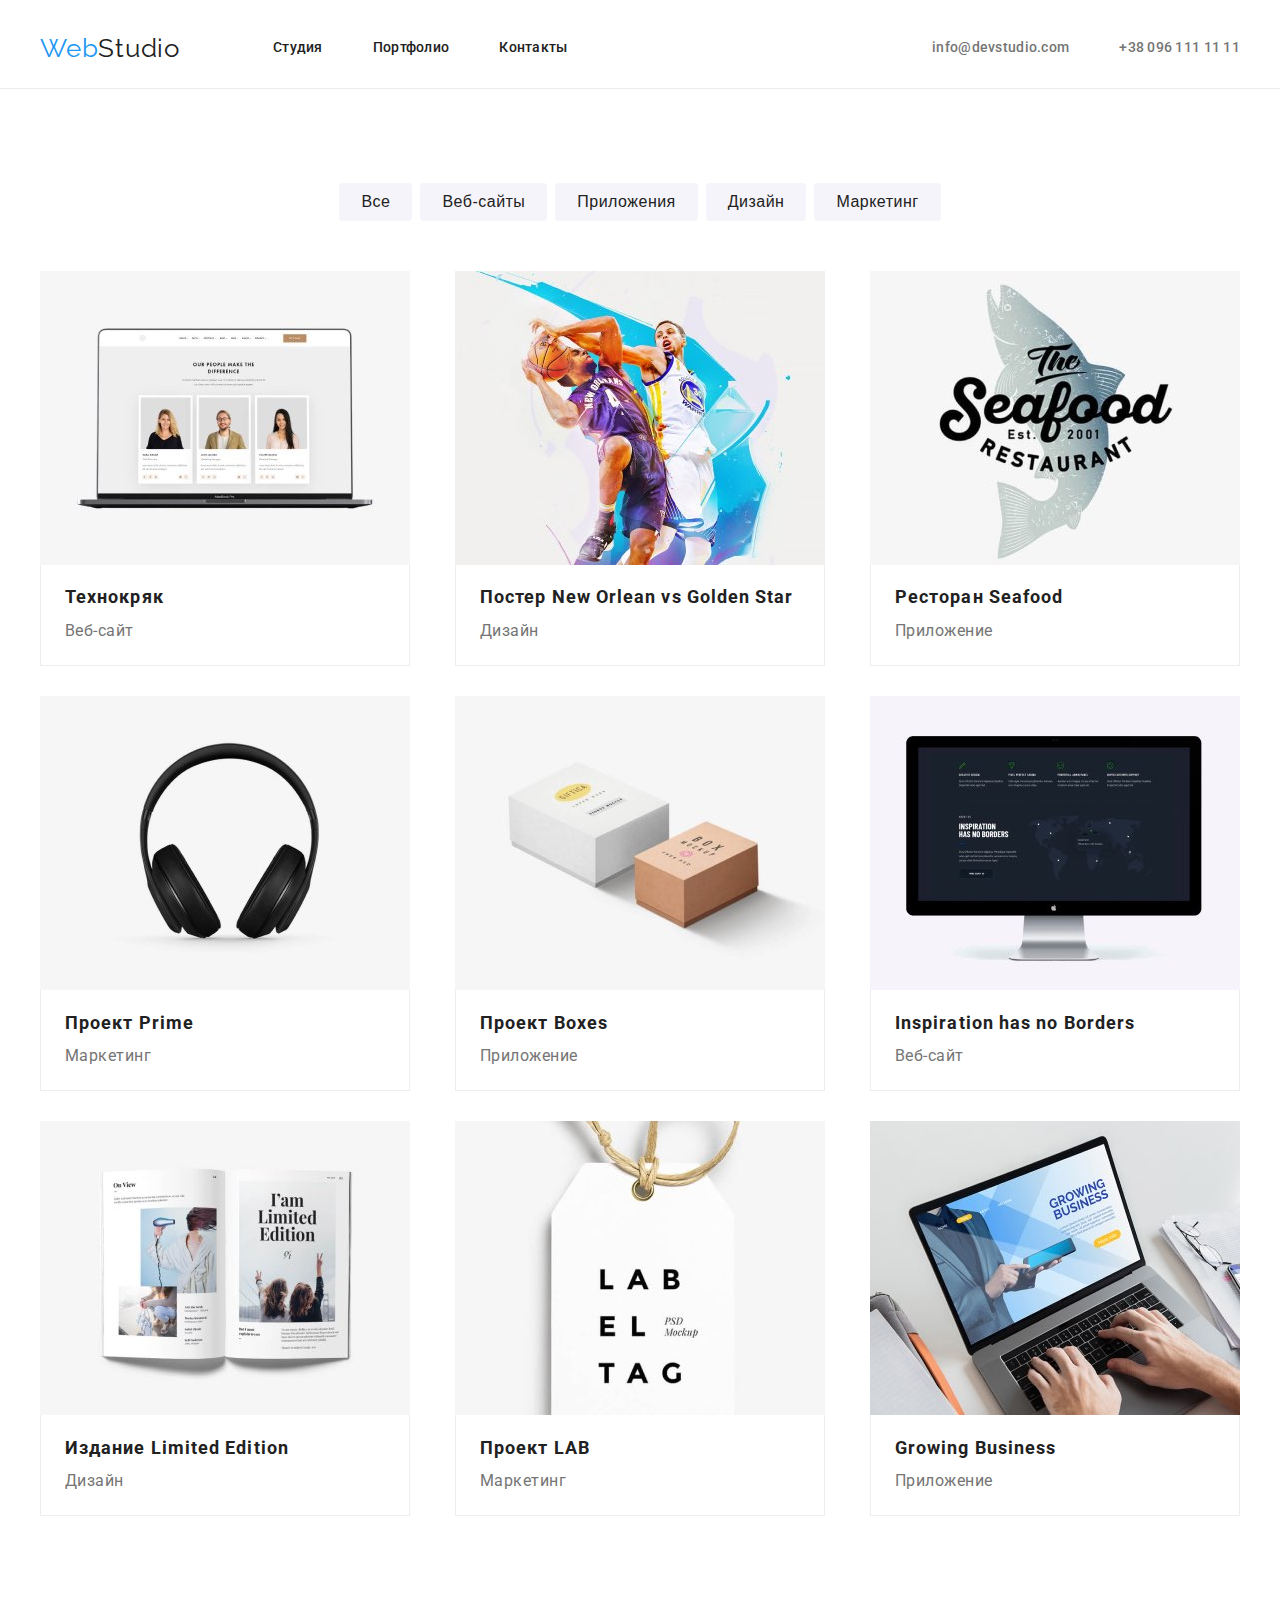
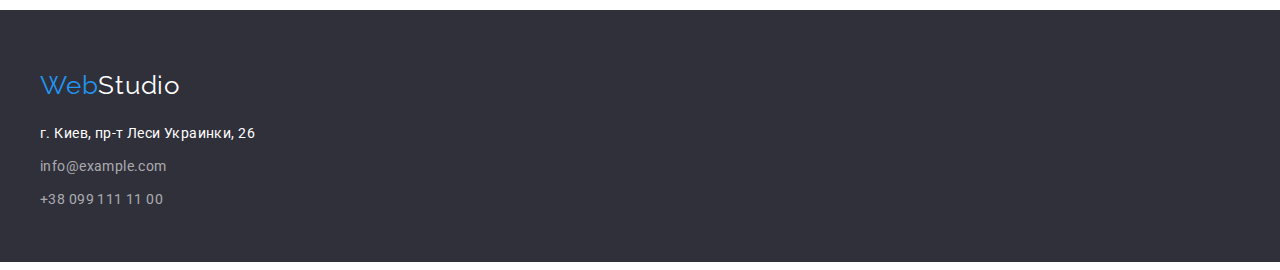
==== portfolio.html @ 11e3fc03 "push" ====
<!DOCTYPE html>
<html lang="ru">

<head>
    <meta charset="UTF-8">
    <meta http-equiv="X-UA-Compatible" content="IE=edge">
    <meta name="viewport" content="width=device-width, initial-scale=1.0">
    <title>Web Studio (Version 2.1)</title>

    <link 
    href="https://fonts.googleapis.com/css2?family=Raleway:wght@700&family=Roboto:wght@400;500;700;900&display=swap"
    rel="stylesheet"
    />
    <link rel="stylesheet" href="https://cdnjs.cloudflare.com/ajax/libs/modern-normalize/1.1.0/modern-normalize.min.css"
    integrity="sha512-wpPYUAdjBVSE4KJnH1VR1HeZfpl1ub8YT/NKx4PuQ5NmX2tKuGu6U/JRp5y+Y8XG2tV+wKQpNHVUX03MfMFn9Q=="
    crossorigin="anonymous" referrerpolicy="no-referrer" />

    <link rel="stylesheet" href="./css/style.css">
</head>

<body>
    <!-- Шапка сайта -->
<header>
    <div class="container main-nav">
        <a href="./index.html" class="logo link"> <span class="logo-web">Web</span><span
                class="logo-studio">Studio</span></a>
        <nav>
            <ul class="site-nav list">
                <li class="item"><a class="link" href="./index.html">Студия</a></li>
                <li class="item"><a class="link" href="./portfolio.html">Портфолио</a></li>
                <li class="item"><a class="link" href="">Контакты</a></li>
            </ul>
        </nav>
        <ul class="contact-nav list">
            <li class="item"><a class="link" href="mailto:info@devstudio.com">info@devstudio.com</a></li>
            <li class="item"><a class="link" href="tel:+380961111111">+38 096 111 11 11</a></li>
        </ul>

    </div>
</header>
    <main>
        <!-- портфолио -->
        <!-- <h1>Портфолио</h1> -->
        <div class="pre-hero-line"></div>
        <div class="container">
            <div class="buttons-portfolio">
                <!-- фильтр кнопок портфолио -->
                <button type="button" class="button-portfolio click">Все</button>
                <button type="button" class="button-portfolio click">Веб-сайты</button>
                <button type="button" class="button-portfolio click">Приложения</button>
                <button type="button" class="button-portfolio click">Дизайн</button>
                <button type="button" class="button-portfolio click">Маркетинг</button>
            </div>  
        <!-- секция примеры портфолио  -->
        <section class="our-portfolio">
                <ul class="portfolio-list">
                    <li class="portfolio-element">
                        <a href="#" class="link">
                            <img src="./images/technokr.jpg" alt="Технокряк" width="370" height="294" />
                        </a>
                        <div class="portfolio-info">
                            <h2 class="portfolio-title">Технокряк</h2>
                            <p class="portfolio-example">Веб-сайт</p>
                        </div>
                    </li>
                    <li class="portfolio-element">
                        <a href="#" class="link">
                        <img src="./images/poster.jpg" alt="Постер New Orlean vs Golden Star" width="370" height="294" />
                        </a>
                        <div class="portfolio-info">
                            <h2 class="portfolio-title">Постер New Orlean vs Golden Star</h2>
                            <p class="portfolio-example">Дизайн</p>
                        </div>
                    </li>
                    <li class="portfolio-element">
                        <a href="#" class="link">
                            <img src="./images/restoran.jpg" alt="Ресторан Seafood" width="370" height="294" />
                        </a>
                        <div class="portfolio-info">
                            <h2 class="portfolio-title">Ресторан Seafood</h2>
                            <p class="portfolio-example"> Приложение</p>
                        
                    </li>
                    <li class="portfolio-element">
                        <a href="#" class="link">
                            <img src="./images/proekt-prime.jpg" alt="Проект Prime" width="370" height="294" />
                        </a>
                        <div class="portfolio-info">
                            <h2 class="portfolio-title">Проект Prime</h2>
                            <p class="portfolio-example">Маркетинг</p>
                        </div>
                    </li>
                    <li class="portfolio-element">
                        <a href="#" class="link">
                            <img src="./images/proekt-boxes.jpg" alt="Проект Boxes" width="370" height="294" />
                        </a>
                        <div class="portfolio-info">
                            <h2 class="portfolio-title">Проект Boxes</h2>
                            <p class="portfolio-example">Приложение</p>
                        </div>
                    </li>
                    <li class="portfolio-element">
                        <a href="#" class="link">
                            <img src="./images/inspiration.jpg" alt="Inspiration has no Borders" width="370" height="294" />
                        </a>
                        <div class="portfolio-info">
                            <h2 class="portfolio-title">Inspiration has no Borders</h2>
                            <p class="portfolio-example">Веб-сайт</p>
                        </div>
                    </li>
                    <li class="portfolio-element">
                        <a href="#" class="link">
                            <img src="./images/izdanie.jpg" alt="Издание Limited Edition" width="370" height="294" />
                        </a>
                        <div class="portfolio-info">
                            <h2 class="portfolio-title">Издание Limited Edition</h2>
                            <p class="portfolio-example">Дизайн</p>
                        </div>
                    </li>
                    <li class="portfolio-element">
                        <a href="#" class="link">
                            <img src="./images/proekt-lab.jpg" alt="Проект LAB" width="370" height="294" />
                        </a>
                        <div class="portfolio-info">
                            <h2 class="portfolio-title">Проект LAB</h2>
                            <p class="portfolio-example">Маркетинг</p>
                        </div>
                    </li>
                    <li class="portfolio-element">
                        <a href="#" class="link">
                        <img src="./images/growing-business.jpg" alt="Growing Business" width="370" height="294" />
                        </a>
                        <div class="portfolio-info">
                            <h2 class="portfolio-title">Growing Business</h2>
                            <p class="portfolio-example">Приложение</p>
                        </div>
                    </li>
                </ul>
            </div>
        </section>
    </main>

<footer class="footer-section">
    <!-- секция контакты -->
    <div class="container">
        <a href="./index.html" class="logo link"> <span class="logo-web">Web</span><span
                class="logo-studio-foot">Studio</span>
            <address class="adress">
                <a href="https://goo.gl/maps/mDuxBQLY7Kdxs8NY9" class="contact-foot-adress link">г. Киев, пр-т Леси
                    Украинки, 26</a><br>
                <a href="mailto:info@example.com" class="contact-foot link">info@example.com</a><br>
                <a href="tel:+380991111100" class="contact-foot link">+38 099 111 11 00</a>
            </address>
    </div>
</footer>
    
    </body>
    
    </html>
---- css/style.css ----
:root {
  --primary-text-color: #757575;
  --secondary-text-color: #212121;
  --accent-color: #2196f3;
  --as-main-button-color: rgba(33, 150, 243, 1);
  --primary-bg-color: #ffffff;
  --button-hover-text: rgba(255, 255, 255, 1);
}

body {
  color: var(--primary-text-color);
  background-color: var(--primary-bg-color);
  font-family: Roboto, VHelvetica Neue, sans-serif;

  font-size: 14px;
  line-height: 1.71;
  letter-spacing: 0.03em;

  margin-left: auto;
  margin-right: auto;
}

/* gen settings */
a {
  text-decoration: none;
  padding: 0;
}

.ul {
  padding: 0;
  margin: 0;
  list-style: none;
}

h1,
h2,
h3,
h4,
h5,
h6 {
  padding: 0;
  margin: 0;
}

/* nav container */
.container {
  width: 1200px;
  margin-left: auto;
  margin-right: auto;
  padding-left: 15px;
  padding-right: 15px;
  /* outline: 0.5px solid tomato; */
}

/* nav */

.main-nav {
  display: flex;
  align-items: center;
}

/* logo */

.logo {
  font-family: Raleway, sans-serif;
  font-weight: 400;
  font-size: 26px;
  line-height: 1.19;
  letter-spacing: 0.03em;
}
.logo-web {
  color: var(--accent-color);
}

.logo-studio {
  color: #212121;
}

.logo-studio-foot {
  color: white;
}

/* end logo */

.site-nav {
  display: flex;
  margin-left: 93px;
  list-style: none;
  padding-left: 0;
  margin-top: 0;
  margin-bottom: 0;
}

.site-nav .item + .item {
  margin-left: 50px;
}

.site-nav .link {
  display: block;
  padding-top: 32px;
  padding-bottom: 32px;

  color: var(--secondary-text-color);
  font-weight: 500;
  font-size: 14px;
  line-height: 1.14;
  letter-spacing: 0.02em;
}

/* another margin site-nav */

/* .site-nav .item {
  margin-right: 50px;
} */
/* .site-nav .item:last-child {
  margin-right: 0;
} */

/* .site-nav .item:not(:last-child) {
  margin-right: 50px;
} */

.contact-nav {
  display: flex;
  margin-left: auto;
  padding-left: 0;
  margin-top: 0;
  margin-bottom: 0;

  list-style: none;
}

.contact-nav .item + .item {
  margin-left: 50px;
}

.contact-nav .link {
  display: block;
  padding-top: 32px;
  padding-bottom: 32px;

  color: var(--primary-text-color);
  font-weight: 500;
  font-size: 14px;
  line-height: 1.14;
  letter-spacing: 0.02em;
  text-decoration: none;
}

.site-nav .link:hover,
.site-nav .link:focus {
  color: var(--accent-color);
}

.contact-nav .link:hover,
.contact-nav .link:focus {
  color: var(--accent-color);
  text-decoration: none;
}

/* nav end */

/* hero */

.pre-hero-line {
  background-color: rgba(236, 236, 236, 1);
  height: 1px;
}

.hero {
  background-color: #2f303a;
  text-align: center;
}

.hero-title {
  color: rgba(255, 255, 255, 1);
}

.main-headline {
  padding-top: 200px;
  margin: 0 auto;

  font-weight: 900;
  font-size: 44px;
  line-height: 1.36;
  text-align: center;
  letter-spacing: 0.06em;
  text-transform: uppercase;
}

/* button set */
.button-main {
  box-sizing: border-box;
  cursor: pointer;

  background-color: var(--as-main-button-color);
  border: 0 solid var(--as-main-button-color);
  border-radius: 4px;

  /* Font-weight: 700;
  Font size: 16px;
  Line height: 1.8; */

  margin-top: 30px;
  text-align: center;
  letter-spacing: 0.06em;

  padding: 10px 32px;
  margin-bottom: 200px;
}

.color-text-button {
  color: var(--button-hover-text);

  font-family: Roboto;
  font-style: normal;
  font-weight: 700;
  font-size: 16px;
  line-height: 1.8;

  /* padding: 10px 32px; */
}

/* hero end */

/* benefits */

.benefits {
  display: flex;
  justify-content: space-between;
  list-style: none;

  /* height: 200px; */
  margin: 0;
  padding-top: 94px;
  padding-bottom: 94px;
  padding-left: 0;
}

.benefits .benefits-item + .benefits-item {
  margin-left: 30px;
}

.benefits .item {
  width: 270px;
}

.benefits-title {
  color: #212121;

  font-weight: 700;
  font-size: 14px;
  line-height: 1.14;
  letter-spacing: 0.03em;
  text-transform: uppercase;
}

.benefits-describe {
  font-style: normal;
  font-weight: 400;
  font-size: 14px;
  line-height: 1.71;
  letter-spacing: 3%;

  margin-top: 10px;
  margin-bottom: 0;
}

/* benefits end */

/* whatwedo index.html */

/* .whatwedo {
  margin-top: 94px;
} */

.whatwedo-headline {
  color: var(--secondary-text-color);

  font-weight: 700;
  font-size: 36px;
  line-height: 1.16;
  text-align: center;
  letter-spacing: 0.03em;

  padding-bottom: 50px;
}

.whatwedo-list {
  display: flex;
  justify-content: space-between;

  list-style: none;
  margin-top: 0;
  margin-bottom: 0;
  padding-left: 0;
  padding-bottom: 0;
}

.whatwedo-list .item {
  margin-bottom: -10px;
}

.whatwedo-list .item + .item {
  margin-left: 30px;
}

/* our-team index.html */

.our-team {
  background-color: #f5f4fa;
  margin-top: 94px;
}

.our-team-headline {
  display: block;
  color: var(--secondary-text-color);

  font-weight: 700;
  font-size: 36px;
  line-height: 1.16;
  text-align: center;
  letter-spacing: 0.03em;

  padding-top: 94px;
}

.personal {
  display: flex;
  justify-content: space-between;
  list-style: none;

  font-weight: 400;
  font-size: 16px;
  line-height: 1.18;
  letter-spacing: 0.03em;

  padding-left: 0;
  /* margin-top: 50px; */
  margin: 0 0;
  padding-top: 50px;
  padding-bottom: 94px;
}

.personal .item-img {
  margin-bottom: -5px;
}

.personal .team-name + .team-name {
  padding-left: 30px;
}

.our-team-name {
  background-color: var(--button-hover-text);
}

.team-name {
  color: var(--secondary-text-color);
  font-weight: 500;
  font-size: 16px;
  line-height: 1.18;
  text-align: center;
  letter-spacing: 0.03em;

  padding-top: 30px;

  margin: 0 auto;
}

.team-job {
  text-align: center;
  font-family: Roboto;
  font-weight: 400;
  font-size: 16px;
  line-height: 1.18;

  margin: 0 auto;
  padding-top: 10px;
  padding-bottom: 30px;
}

/* end our-team index.html */

/* footer */

.footer-section {
  box-sizing: border-box;
  background-color: #2f303a;
  height: 252px;
  padding-top: 60px;
}

.adress {
  display: block;
  font-family: Roboto;
  font-style: normal;
  font-weight: 400;
  font-size: 14px;
  line-height: 1.71;
  letter-spacing: 0.03em;
}

.contact-foot-adress {
  display: inline-block;
  color: rgba(255, 255, 255, 1);
  margin-top: 20px;
}

.contact-foot {
  display: inline-block;
  color: rgba(255, 255, 255, 0.6);
  margin-top: 9px;
}

/* footer end */

/* .list {
  list-style: none;
} */

.buttons-portfolio {
  display: flex;
  justify-content: center;
  padding-top: 94px;
}

.buttons-portfolio .click + .click {
  margin-left: 8px;
}

.button-portfolio {
  box-sizing: border-box;
  cursor: pointer;

  color: rgba(33, 33, 33, 1);
  background-color: rgba(245, 244, 250, 1);

  font-weight: 500;
  font-size: 16px;
  line-height: 1.6;
  text-align: center;
  letter-spacing: 0.03em;
  border: 0 solid rgba(245, 244, 250, 1);
  border-radius: 4px;

  /* height: 38px;
  width: 130px; */
  margin-bottom: 0;
  padding: 6px 22px;
}

.button-portfolio:hover,
.button-portfolio:focus {
  color: var(--button-hover-text);
  background-color: var(--accent-color);
}

/* end buttons-portfolio portfolio.html  */

/* portfolio-example portfolio.html   */

/* buttons-portfolio portfolio.html  */

/* end portfolio-example portfolio.html */

.portfolio-list {
  display: flex;
  flex-wrap: wrap;
  justify-content: space-between;

  list-style: none;
  padding-left: 0;
  margin-top: 50px;
  margin-bottom: 0;
}

.portfolio-element {
  margin-bottom: 30px;
  margin-right: 30px;
  border: 0;
}

.portfolio-info {
  display: block;
  box-sizing: border-box;
  border-right: 1px solid rgba(238, 238, 238, 1);
  border-left: 1px solid rgba(238, 238, 238, 1);
  border-bottom: 1px solid rgba(238, 238, 238, 1);
  margin-top: -10px;
}

.portfolio-title {
  display: block;
  color: rgba(33, 33, 33, 1);

  font-family: Roboto;
  font-style: 700;
  font-size: 18px;
  /* line-height: 36px; */
  text-align: Left;
  letter-spacing: 0.06em;

  padding-top: 20px;
  margin-left: 24px;
  margin-right: 24px;
}

.portfolio-example {
  font-weight: 400;
  font-size: 16px;
  /* line-height: 30px; */
  color: rgba(117, 117, 117, 1);
  letter-spacing: 0.03em;

  padding-top: 4px;
  padding-bottom: 20px;
  margin: 0 24px;
}

.portfolio-list > li:nth-last-of-type(-n + 3) {
  margin-bottom: 0;
}

.portfolio-list:nth-last-child(-n + 3) {
  padding-bottom: 94px;
}

.portfolio-element:nth-child(3n) {
  margin-right: 0;
}
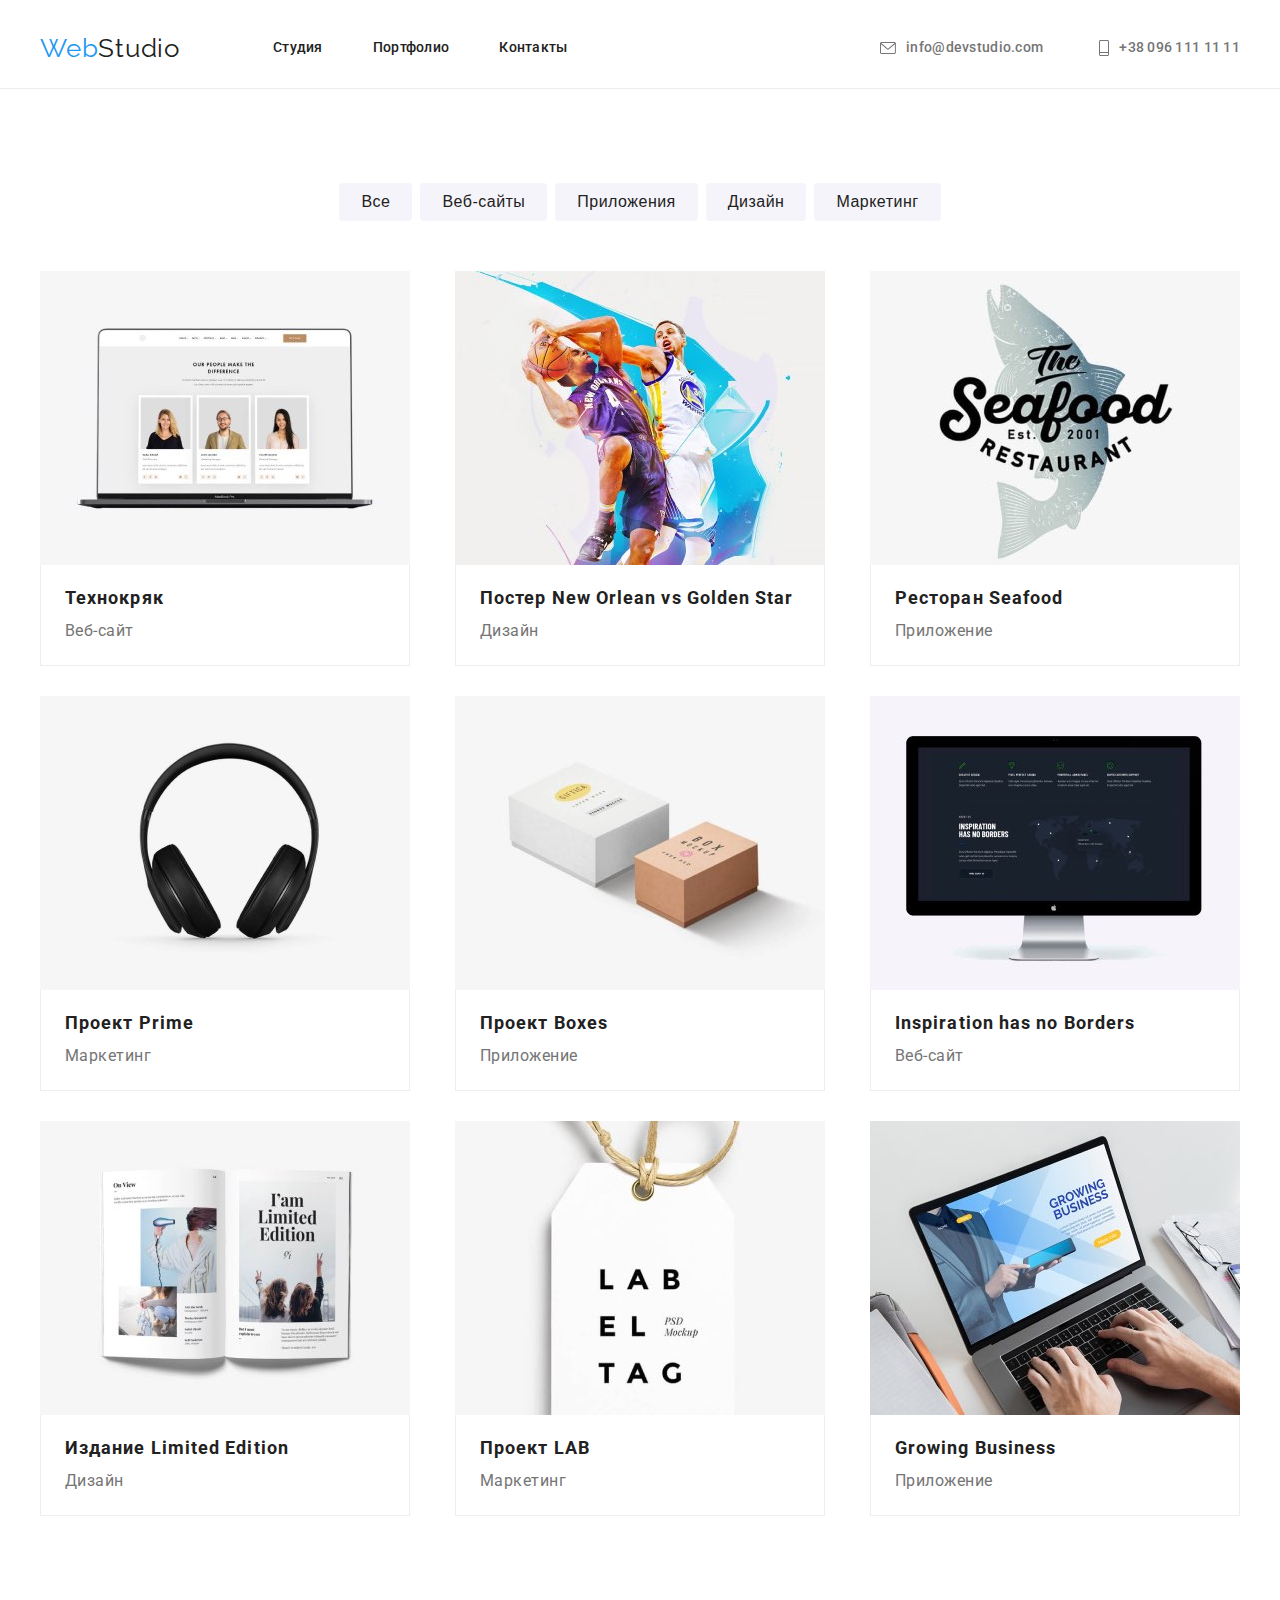
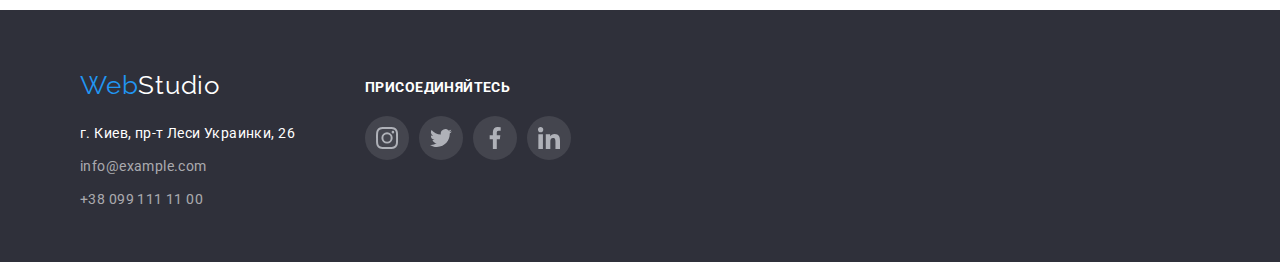
==== commit 525adc8e: "full v2" ====
--- a/portfolio.html
+++ b/portfolio.html
@@ -20,24 +20,37 @@
 
 <body>
     <!-- Шапка сайта -->
-<header>
-    <div class="container main-nav">
-        <a href="./index.html" class="logo link"> <span class="logo-web">Web</span><span
-                class="logo-studio">Studio</span></a>
-        <nav>
-            <ul class="site-nav list">
-                <li class="item"><a class="link" href="./index.html">Студия</a></li>
-                <li class="item"><a class="link" href="./portfolio.html">Портфолио</a></li>
-                <li class="item"><a class="link" href="">Контакты</a></li>
+    <header>
+        <div class="container main-nav">
+            <a href="./index.html" class="logo link"> <span class="logo-web">Web</span><span
+                    class="logo-studio">Studio</span></a>
+            <nav>
+                <ul class="site-nav list">
+                    <li class="item"><a class="link" href="./index.html">Студия</a></li>
+                    <li class="item"><a class="link" href="./portfolio.html">Портфолио</a></li>
+                    <li class="item"><a class="link" href="">Контакты</a></li>
+                </ul>
+            </nav>
+            <ul class="contact-nav list">
+                <li class="item">
+                    <a class="link email-nav" href="mailto:info@devstudio.com">
+                        <svg class="email-pic">
+                            <use href="./images/nav-icon.svg#icon-nav-envelope"></use>
+                        </svg>
+                        info@devstudio.com
+                    </a>
+                </li>
+                <li class="item">
+                    <a class="link tel-nav" href="tel:+380961111111">
+                        <svg class="tel-pic">
+                            <use href="./images/nav-icon.svg#icon-nav-phone"></use>
+                        </svg>
+                        +38 096 111 11 11
+                    </a>
+                </li>
             </ul>
-        </nav>
-        <ul class="contact-nav list">
-            <li class="item"><a class="link" href="mailto:info@devstudio.com">info@devstudio.com</a></li>
-            <li class="item"><a class="link" href="tel:+380961111111">+38 096 111 11 11</a></li>
-        </ul>
-
-    </div>
-</header>
+        </div>
+    </header>
     <main>
         <!-- портфолио -->
         <!-- <h1>Портфолио</h1> -->
@@ -142,15 +155,58 @@
 
 <footer class="footer-section">
     <!-- секция контакты -->
-    <div class="container">
-        <a href="./index.html" class="logo link"> <span class="logo-web">Web</span><span
-                class="logo-studio-foot">Studio</span>
-            <address class="adress">
-                <a href="https://goo.gl/maps/mDuxBQLY7Kdxs8NY9" class="contact-foot-adress link">г. Киев, пр-т Леси
-                    Украинки, 26</a><br>
-                <a href="mailto:info@example.com" class="contact-foot link">info@example.com</a><br>
-                <a href="tel:+380991111100" class="contact-foot link">+38 099 111 11 00</a>
-            </address>
+    <div class="container footer">
+        <ul class="footer-first">
+            <li>
+                <a href="./index.html" class="logo link"> <span class="logo-web">Web</span><span
+                        class="logo-studio-foot">Studio</span>
+                    <address class="adress">
+                        <a href="https://goo.gl/maps/mDuxBQLY7Kdxs8NY9" class="contact-foot-adress link">г. Киев, пр-т
+                            Леси
+                            Украинки, 26</a><br>
+                        <a href="mailto:info@example.com" class="contact-foot link">info@example.com</a><br>
+                        <a href="tel:+380991111100" class="contact-foot link">+38 099 111 11 00</a>
+                    </address>
+                </a>
+            </li>
+        </ul>
+        <ul class="footer-second">
+            <li>
+                <p class="footer-second-title">ПРИСОЕДИНЯЙТЕСЬ</p>
+            </li>
+            <li>
+                <ul class="footer-second-social">
+                    <li class="footer-social">
+                        <a href="#">
+                            <svg class="insta-icon link" viewBox="0 0 200 100">
+                                <use href="./images/social-icons.svg#icon-instagram"></use>
+                            </svg>
+                        </a>
+                    </li>
+                    <li class="footer-social">
+                        <a href="#">
+                            <svg class="twitter-icon link" viewBox="0 0 200 100">
+                                <use href="./images/social-icons.svg#icon-twitter"></use>
+                            </svg>
+                        </a>
+                    </li>
+                    <li class="footer-social">
+                        <a href="#">
+                            <svg class="facebook-icon link" viewBox="0 0 200 100">
+                                <use href="./images/social-icons.svg#icon-facebook"></use>
+                            </svg>
+                        </a>
+                    </li>
+                    <li class="footer-social">
+                        <a href="#">
+                            <svg class="linkedin-icon link" viewBox="0 0 200 100">
+                                <use href="./images/social-icons.svg#icon-linkedin"></use>
+                            </svg>
+                        </a>
+                    </li>
+                </ul>
+            </li>
+        </ul>
     </div>
 </footer>
     
--- a/css/style.css
+++ b/css/style.css
@@ -2,9 +2,10 @@
   --primary-text-color: #757575;
   --secondary-text-color: #212121;
   --accent-color: #2196f3;
-  --as-main-button-color: rgba(33, 150, 243, 1);
+  --as-main-button-color: #2196f3;
   --primary-bg-color: #ffffff;
   --button-hover-text: rgba(255, 255, 255, 1);
+  --social-base-color: #afb1b8;
 }
 
 body {
@@ -49,7 +50,6 @@
   margin-right: auto;
   padding-left: 15px;
   padding-right: 15px;
-  /* outline: 0.5px solid tomato; */
 }
 
 /* nav */
@@ -105,6 +105,11 @@
   font-size: 14px;
   line-height: 1.14;
   letter-spacing: 0.02em;
+}
+
+.site-nav .link:hover,
+.site-nav .link:focus {
+  color: var(--accent-color);
 }
 
 /* another margin site-nav */
@@ -122,6 +127,7 @@
 
 .contact-nav {
   display: flex;
+  align-items: center;
   margin-left: auto;
   padding-left: 0;
   margin-top: 0;
@@ -135,7 +141,9 @@
 }
 
 .contact-nav .link {
-  display: block;
+  /* display: block; */
+  display: flex;
+  align-items: center;
   padding-top: 32px;
   padding-bottom: 32px;
 
@@ -145,17 +153,21 @@
   line-height: 1.14;
   letter-spacing: 0.02em;
   text-decoration: none;
-}
-
-.site-nav .link:hover,
-.site-nav .link:focus {
-  color: var(--accent-color);
+  fill: var(--primary-text-color);
+}
+
+.email-pic,
+.tel-pic {
+  width: 16px;
+  height: 16px;
+  margin-right: 10px;
 }
 
 .contact-nav .link:hover,
 .contact-nav .link:focus {
   color: var(--accent-color);
   text-decoration: none;
+  fill: var(--as-main-button-color);
 }
 
 /* nav end */
@@ -168,8 +180,15 @@
 }
 
 .hero {
+  text-align: center;
   background-color: #2f303a;
-  text-align: center;
+
+  background-image: linear-gradient(
+      to right,
+      rgba(47, 48, 58, 0.4) 0%,
+      rgba(47, 48, 58, 0.4) 100%
+    ),
+    url("../images/Img-hero-hover.jpg");
 }
 
 .hero-title {
@@ -237,7 +256,51 @@
   padding-left: 0;
 }
 
-.benefits .benefits-item + .benefits-item {
+.benefits .item::before {
+  content: "";
+  height: 120px;
+  display: block;
+
+  background-color: rgba(245, 244, 250, 1);
+  background-repeat: no-repeat;
+  background-position: center;
+
+  border-radius: 4px;
+  margin-bottom: 30px;
+}
+
+.aerial::before {
+  background-image: url("../images/benefits/benefits-aerial.svg");
+}
+
+.clock::before {
+  background-image: url("../images/benefits/benefits-clock.svg");
+}
+.diagarm::before {
+  background-image: url("../images/benefits/benefits-diagram.svg");
+}
+
+.astronaut::before {
+  background-image: url("../images/benefits/benefits-astronaut.svg");
+}
+
+/* .benefits .item:nth-child(1)::before {
+  background-image: url("../images/benefits/benefits-aerial.svg");
+}
+
+.benefits .item:nth-child(2)::before {
+  background-image: url("../images/benefits/benefits-clock.svg");
+}
+
+.benefits .item:nth-child(3)::before {
+  background-image: url("../images/benefits/benefits-diagram.svg");
+}
+
+.benefits .item:nth-child(4)::before {
+  background-image: url("../images/benefits/benefits-astronaut.svg");
+} */
+
+.benefits .item + .item {
   margin-left: 30px;
 }
 
@@ -342,6 +405,12 @@
   padding-bottom: 94px;
 }
 
+.personal-card {
+  box-shadow: 0px 1px 3px rgba(0, 0, 0, 0.12), 0px 1px 1px rgba(0, 0, 0, 0.14),
+    0px 2px 1px rgba(0, 0, 0, 0.2);
+  border-radius: 0px 0px 4px 4px;
+}
+
 .personal .item-img {
   margin-bottom: -5px;
 }
@@ -352,6 +421,7 @@
 
 .our-team-name {
   background-color: var(--button-hover-text);
+  border-radius: 0px 0px 4px 4px;
 }
 
 .team-name {
@@ -376,10 +446,117 @@
 
   margin: 0 auto;
   padding-top: 10px;
-  padding-bottom: 30px;
+  padding-bottom: 16px;
+}
+
+.personal-social {
+  display: flex;
+  justify-content: space-between;
+  margin: 0;
+  padding: 0;
+  list-style: none;
+}
+
+.personal-social .link {
+  height: 44px;
+  width: 44px;
+  fill: var(--social-base-color);
+  border-radius: 50%;
+  padding: 0;
+  margin-bottom: 30px;
+  background-position: center;
+}
+
+.personal-social .link:hover,
+.personal-social .link:focus {
+  fill: #ffffff;
+  background-color: var(--as-main-button-color);
+}
+
+/* .personal-social .link {
+  margin-bottom: 30px;
+  background-position: center;
+} */
+
+.social + .social {
+  margin-left: 10px;
+}
+
+.social:first-child {
+  margin-left: 32px;
+}
+
+.social:last-child {
+  margin-right: 32px;
 }
 
 /* end our-team index.html */
+
+/* --start-- regular-customer */
+
+.customer-headline {
+  color: var(--secondary-text-color);
+  font-style: normal;
+  font-weight: 700;
+  font-size: 36px;
+  line-height: 1.17;
+  text-align: center;
+  letter-spacing: 0.03em;
+
+  padding-top: 94px;
+}
+
+.customer-list {
+  display: flex;
+  justify-content: space-between;
+
+  padding-top: 50px;
+  padding-bottom: 94px;
+  margin: 0 auto;
+  padding-left: 0;
+  list-style: none;
+}
+
+.customer-list .item {
+  display: inline-block;
+  width: 170px;
+  height: 92px;
+
+  border: 1px solid #afb1b8;
+  border-radius: 4px;
+  object-fit: cover;
+}
+
+.customer-list .client {
+  width: 106px;
+  height: 60px;
+  position: absolute;
+}
+
+.customer-list .item + .item {
+  margin-left: 30px;
+}
+
+.customer-list .item {
+  padding: 16px 32px;
+}
+
+.client {
+  fill: var(--social-base-color);
+  border-color: var(--social-base-color);
+}
+
+.client:hover,
+.client:active {
+  fill: var(--as-main-button-color);
+}
+
+.customer-list .item:hover,
+.customer-list .item:active {
+  border: 1px solid var(--as-main-button-color);
+}
+
+/* --end-- regular-customer */
 
 /* footer */
 
@@ -388,6 +565,11 @@
   background-color: #2f303a;
   height: 252px;
   padding-top: 60px;
+}
+
+.footer {
+  display: flex;
+  justify-content: flex-start;
 }
 
 .adress {
@@ -412,6 +594,58 @@
   margin-top: 9px;
 }
 
+.footer-first {
+  list-style: none;
+  margin: 0;
+}
+
+.footer-second {
+  padding-left: 70px;
+  padding-top: 10px;
+  list-style: none;
+  margin: 0;
+}
+
+.footer-second-title {
+  color: #ffffff;
+
+  font-style: normal;
+  font-weight: 700;
+  font-size: 14px;
+  line-height: 1.14;
+  letter-spacing: 0.03em;
+  text-transform: uppercase;
+
+  padding: 0;
+  margin: 0;
+}
+
+.footer-second-social {
+  display: flex;
+  justify-content: space-between;
+  list-style: none;
+  padding-top: 20px;
+  padding-left: 0;
+}
+
+.footer-social + .footer-social {
+  padding-left: 10px;
+}
+
+.footer-social .link {
+  background-color: rgba(255, 255, 255, 0.1);
+  height: 44px;
+  width: 44px;
+  fill: var(--social-base-color);
+  border-radius: 50%;
+}
+
+.footer-social .link:hover,
+.footer-social .link:focus {
+  fill: #ffffff;
+  background-color: var(--as-main-button-color);
+}
+
 /* footer end */
 
 /* .list {
@@ -453,6 +687,9 @@
 .button-portfolio:focus {
   color: var(--button-hover-text);
   background-color: var(--accent-color);
+
+  box-shadow: 0 2px 2px 0 rgba(0, 0, 0, 0.12), 0 1px 2px 0 rgba(0, 0, 0, 0.08),
+    0 3px 1px 0 rgba(0, 0, 0, 0.1);
 }
 
 /* end buttons-portfolio portfolio.html  */
@@ -478,6 +715,12 @@
   margin-bottom: 30px;
   margin-right: 30px;
   border: 0;
+}
+
+.portfolio-element:hover,
+.portfolio-element:focus {
+  box-shadow: 1px 4px 6px 0 rgba(0, 0, 0, 0.16), 0 4px 4px 0 rgba(0, 0, 0, 0.06),
+    0 1px 1px 0 rgba(0, 0, 0, 0.12);
 }
 
 .portfolio-info {
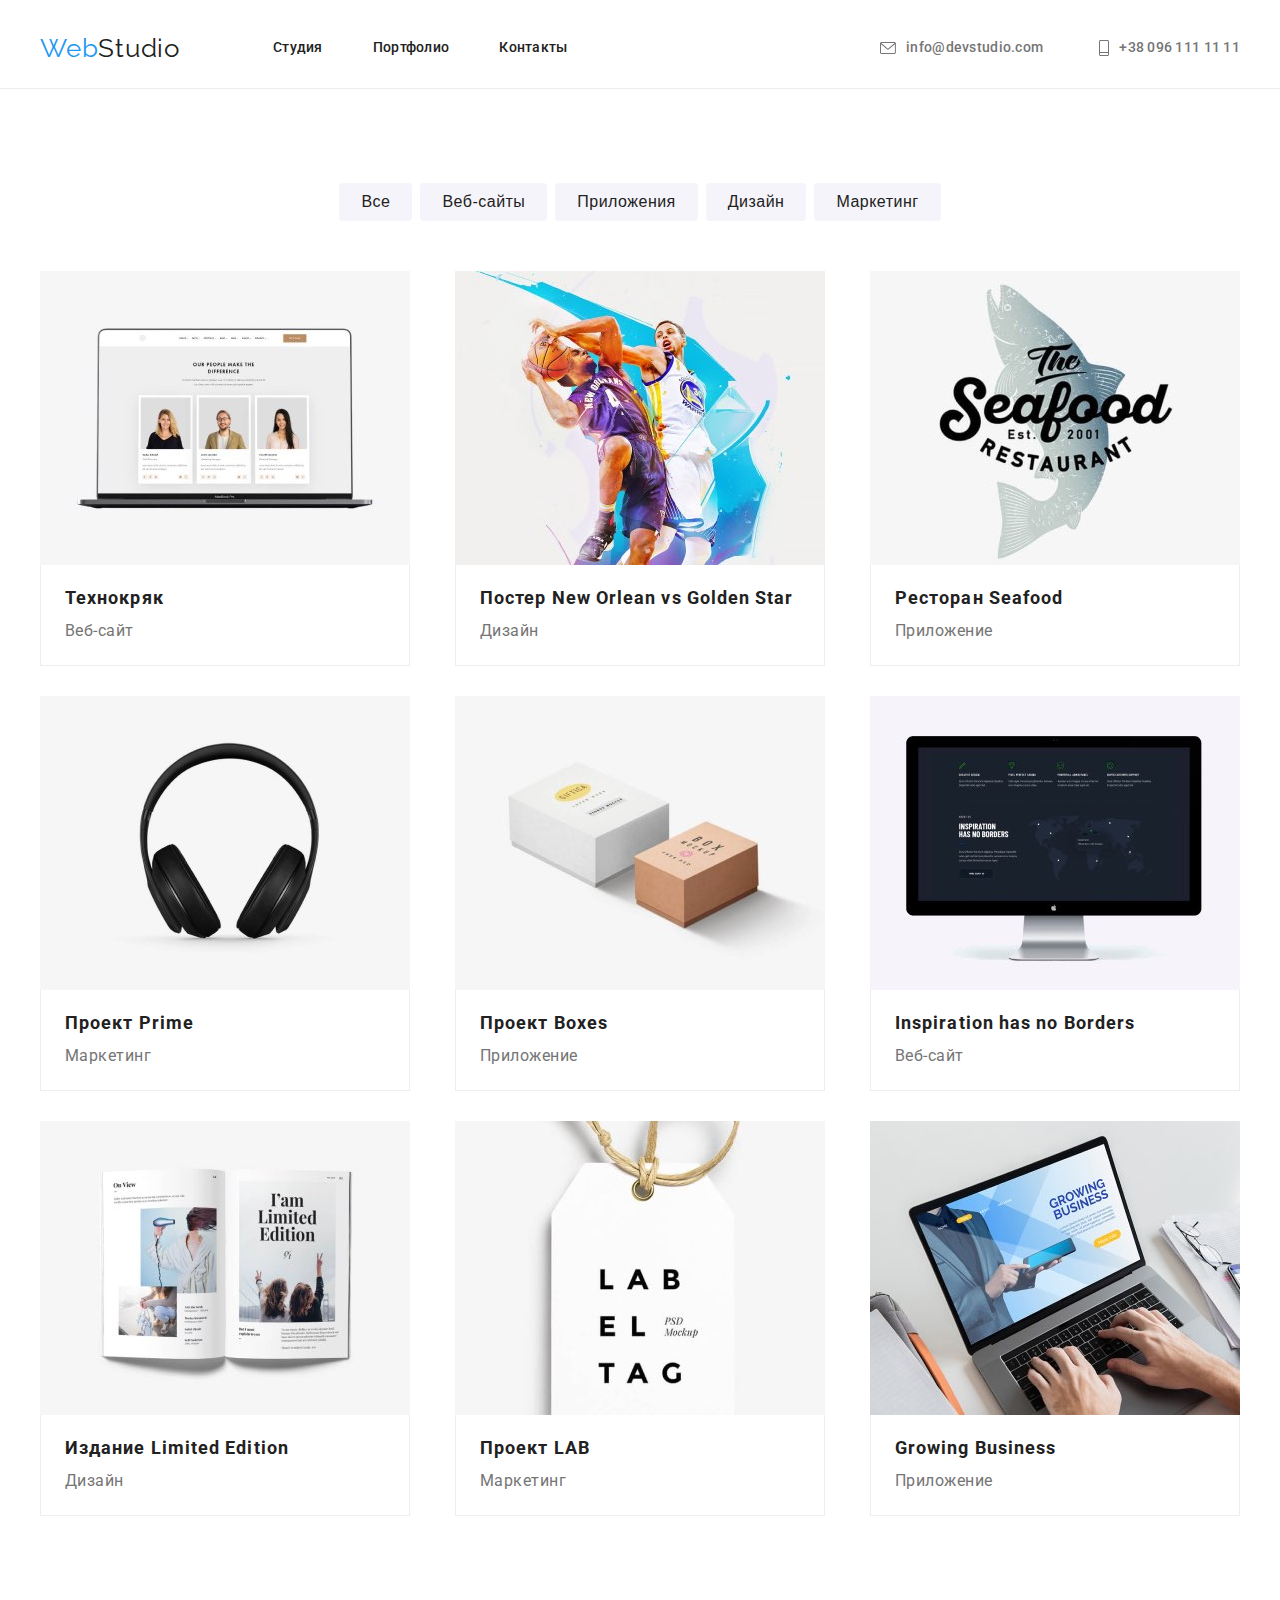
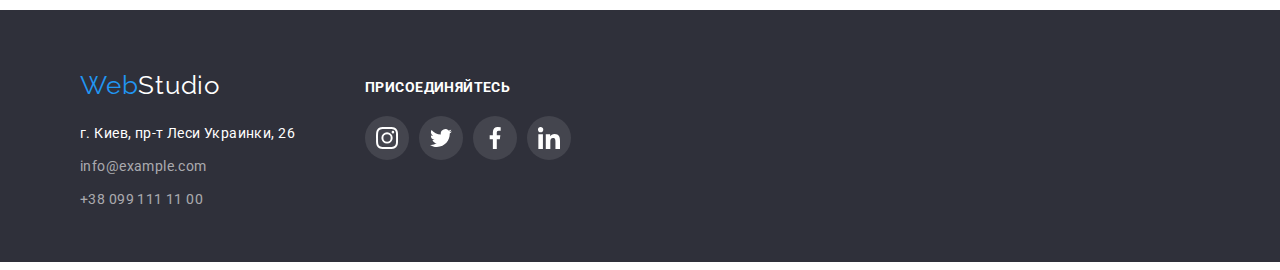
==== commit bdb79336: "repair: validator errors, hero bg pic, adresslink" ====
--- a/portfolio.html
+++ b/portfolio.html
@@ -64,8 +64,8 @@
                 <button type="button" class="button-portfolio click">Дизайн</button>
                 <button type="button" class="button-portfolio click">Маркетинг</button>
             </div>  
-        <!-- секция примеры портфолио  -->
-        <section class="our-portfolio">
+            <!-- секция примеры портфолио  -->
+            <section class="our-portfolio">
                 <ul class="portfolio-list">
                     <li class="portfolio-element">
                         <a href="#" class="link">
@@ -92,7 +92,7 @@
                         <div class="portfolio-info">
                             <h2 class="portfolio-title">Ресторан Seafood</h2>
                             <p class="portfolio-example"> Приложение</p>
-                        
+                        </div>
                     </li>
                     <li class="portfolio-element">
                         <a href="#" class="link">
@@ -149,8 +149,8 @@
                         </div>
                     </li>
                 </ul>
-            </div>
-        </section>
+            </section>
+        </div>
     </main>
 
 <footer class="footer-section">
@@ -158,8 +158,7 @@
     <div class="container footer">
         <ul class="footer-first">
             <li>
-                <a href="./index.html" class="logo link"> <span class="logo-web">Web</span><span
-                        class="logo-studio-foot">Studio</span>
+                <a href="./index.html" class="logo link"> <span class="logo-web">Web</span><span class="logo-studio-foot">Studio</span></a>
                     <address class="adress">
                         <a href="https://goo.gl/maps/mDuxBQLY7Kdxs8NY9" class="contact-foot-adress link">г. Киев, пр-т
                             Леси
@@ -167,7 +166,6 @@
                         <a href="mailto:info@example.com" class="contact-foot link">info@example.com</a><br>
                         <a href="tel:+380991111100" class="contact-foot link">+38 099 111 11 00</a>
                     </address>
-                </a>
             </li>
         </ul>
         <ul class="footer-second">
--- a/css/style.css
+++ b/css/style.css
@@ -180,6 +180,7 @@
 }
 
 .hero {
+  display: block;
   text-align: center;
   background-color: #2f303a;
 
@@ -189,6 +190,8 @@
       rgba(47, 48, 58, 0.4) 100%
     ),
     url("../images/Img-hero-hover.jpg");
+  background-repeat: no-repeat;
+  background-position: center;
 }
 
 .hero-title {
@@ -636,7 +639,7 @@
   background-color: rgba(255, 255, 255, 0.1);
   height: 44px;
   width: 44px;
-  fill: var(--social-base-color);
+  fill: var(--primary-bg-color);
   border-radius: 50%;
 }
 
